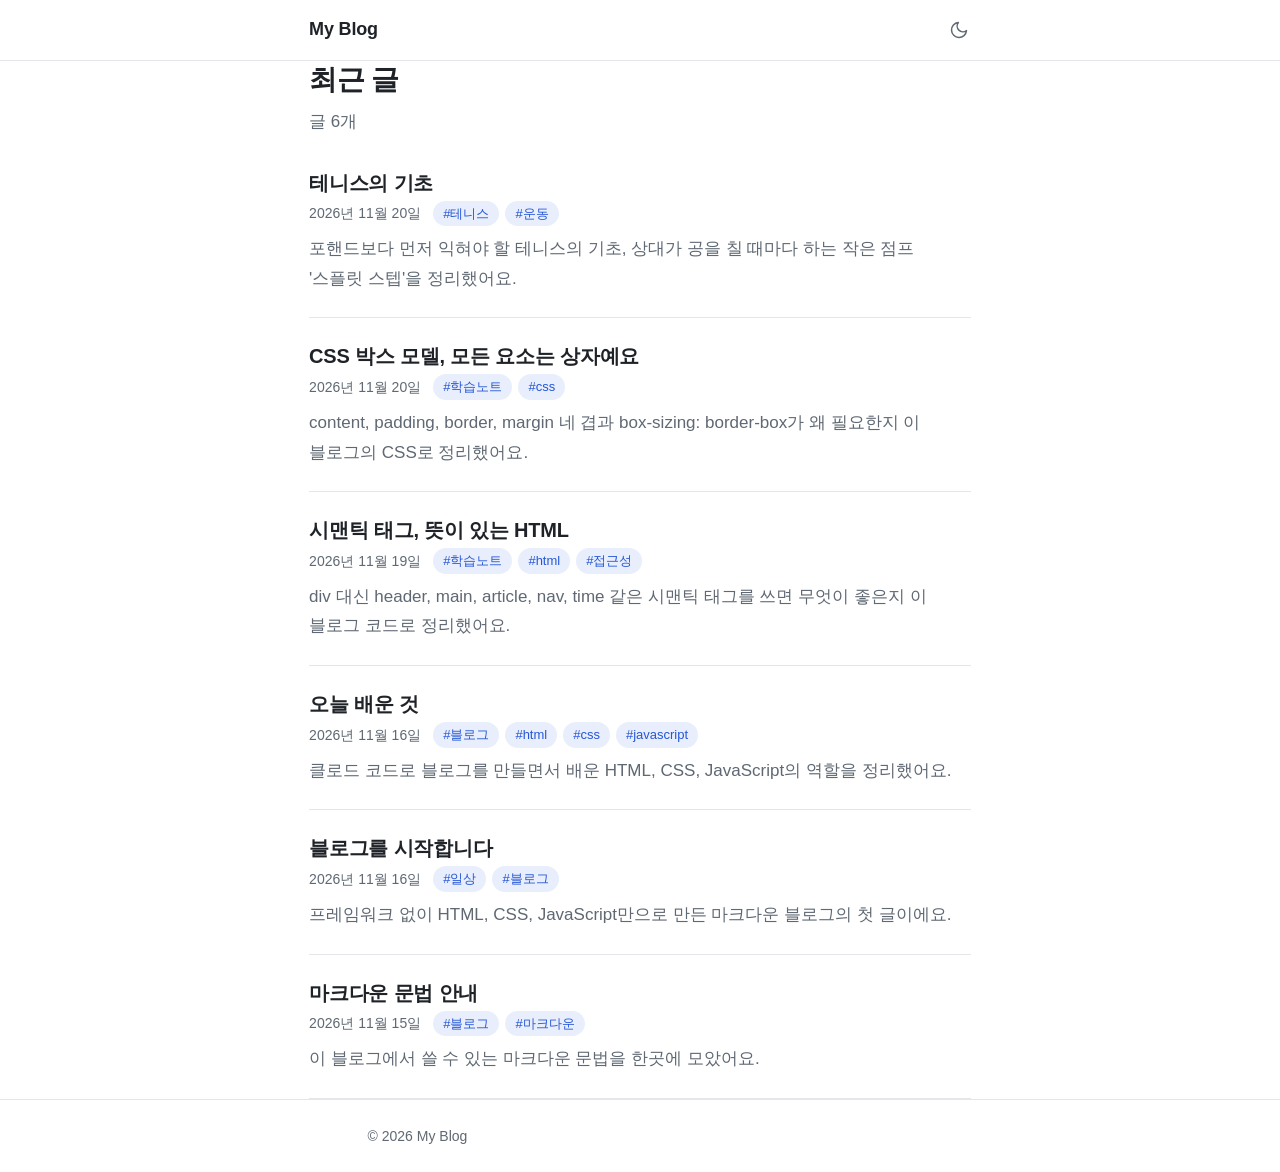
==== index.html @ 80077026 "마크다운 블로그 첫 공개 순수 HTML/CSS/JS로 만든 마크다운 블로그. 해시 라우팅, 직접 구현한 마크다운 파서, 다크 모드, 모바일 레이아웃, Obsidian 가져오기 스크" ====
<!doctype html>
<html lang="ko">
<head>
  <meta charset="utf-8">
  <meta name="viewport" content="width=device-width, initial-scale=1">
  <title>My Blog</title>
  <meta name="description" content="마크다운으로 쓰는 개인 블로그">
  <meta name="color-scheme" content="light dark">
  <script>
    // 첫 화면 깜빡임 방지: CSS가 적용되기 전에 테마를 결정합니다.
    (function () {
      var theme = null;
      try { theme = localStorage.getItem('theme'); } catch (e) {}
      if (theme !== 'light' && theme !== 'dark') {
        theme = window.matchMedia('(prefers-color-scheme: dark)').matches ? 'dark' : 'light';
      }
      document.documentElement.setAttribute('data-theme', theme);
    })();
  </script>
  <link rel="stylesheet" href="css/style.css">
</head>
<body>
  <a class="skip-link" href="#app">본문으로 건너뛰기</a>

  <header class="site-header">
    <div class="container header-inner">
      <a class="site-title" href="#/">My Blog</a>
      <button class="theme-toggle" type="button" aria-label="다크 모드로 전환">
        <svg class="icon icon-moon" viewBox="0 0 24 24" aria-hidden="true">
          <path d="M21 12.8A9 9 0 1 1 11.2 3a7 7 0 0 0 9.8 9.8z"/>
        </svg>
        <svg class="icon icon-sun" viewBox="0 0 24 24" aria-hidden="true">
          <circle cx="12" cy="12" r="4.5"/>
          <path d="M12 1.5v2.5M12 20v2.5M4.6 4.6l1.8 1.8M17.6 17.6l1.8 1.8M1.5 12H4M20 12h2.5M4.6 19.4l1.8-1.8M17.6 6.4l1.8-1.8"/>
        </svg>
      </button>
    </div>
  </header>

  <main id="app" class="container" tabindex="-1">
    <p class="status">불러오는 중…</p>
  </main>

  <footer class="site-footer">
    <div class="container">
      <p>© <span id="year"></span> My Blog</p>
    </div>
  </footer>

  <script>
    // 파일로 직접 열면(file://) 브라우저가 모듈 스크립트를 막으므로 여기서 안내합니다.
    if (location.protocol === 'file:') {
      document.getElementById('app').innerHTML =
        '<div class="notice"><h1>로컬 서버로 열어 주세요</h1>' +
        '<p>브라우저 보안 정책 때문에 <code>index.html</code>을 파일로 직접 열면 글을 읽을 수 없어요.</p>' +
        '<p>블로그 폴더에서 <code>node serve.mjs</code>를 실행한 뒤 ' +
        '<code>http://localhost:8000</code>을 열어 주세요.</p></div>';
    }
  </script>
  <script type="module" src="js/theme.js"></script>
  <script type="module" src="js/app.js"></script>
</body>
</html>
---- css/style.css ----
/* ===== 테마 변수 ===== */
:root {
  --bg: #ffffff;
  --surface: #f7f7f8;
  --text: #1f2328;
  --muted: #5f6873;
  --border: #e4e6ea;
  --accent: #2557d6;
  --accent-soft: #e8eefc;
  --code-bg: #f4f5f7;
  --code-text: #1f2328;
  --quote-border: #c9d2e0;
  --shadow: 0 1px 2px rgba(0, 0, 0, 0.04);

  --font-sans: -apple-system, BlinkMacSystemFont, "Apple SD Gothic Neo", "Pretendard",
    "Noto Sans KR", "Malgun Gothic", "Segoe UI", sans-serif;
  --font-mono: ui-monospace, SFMono-Regular, "D2Coding", Consolas, "Liberation Mono", monospace;

  --content-width: 70ch;
  --gutter: 16px;
}

[data-theme="dark"] {
  --bg: #0f1115;
  --surface: #161920;
  --text: #e4e6eb;
  --muted: #9aa3b0;
  --border: #272c36;
  --accent: #7aa7ff;
  --accent-soft: #1b2438;
  --code-bg: #171a21;
  --code-text: #e4e6eb;
  --quote-border: #3a4252;
  --shadow: none;
}

/* ===== 기본 ===== */
*,
*::before,
*::after {
  box-sizing: border-box;
}

html {
  -webkit-text-size-adjust: 100%;
  text-size-adjust: 100%;
}

body {
  margin: 0;
  min-height: 100vh;
  display: flex;
  flex-direction: column;
  background: var(--bg);
  color: var(--text);
  font-family: var(--font-sans);
  font-size: 1.0625rem;
  line-height: 1.75;
  word-break: keep-all;
  overflow-wrap: break-word;
  transition: background-color 0.2s ease, color 0.2s ease;
}

a {
  color: var(--accent);
  text-decoration: none;
}

a:hover {
  text-decoration: underline;
  text-underline-offset: 3px;
}

:focus-visible {
  outline: 2px solid var(--accent);
  outline-offset: 2px;
  border-radius: 4px;
}

img {
  max-width: 100%;
  height: auto;
}

.container {
  width: 100%;
  max-width: calc(var(--content-width) + var(--gutter) * 2);
  margin: 0 auto;
  padding: 0 var(--gutter);
}

.skip-link {
  position: absolute;
  left: -9999px;
  top: 0;
}

.skip-link:focus {
  left: var(--gutter);
  top: 8px;
  z-index: 10;
  padding: 8px 12px;
  background: var(--bg);
  border: 1px solid var(--border);
}

/* ===== 헤더 / 푸터 ===== */
.site-header {
  position: sticky;
  top: 0;
  z-index: 5;
  background: color-mix(in srgb, var(--bg) 88%, transparent);
  -webkit-backdrop-filter: saturate(180%) blur(8px);
  backdrop-filter: saturate(180%) blur(8px);
  border-bottom: 1px solid var(--border);
}

.header-inner {
  display: flex;
  align-items: center;
  justify-content: space-between;
  min-height: 60px;
}

.site-title {
  color: var(--text);
  font-weight: 700;
  font-size: 1.125rem;
  letter-spacing: -0.01em;
  padding: 10px 0;
}

.site-title:hover {
  text-decoration: none;
}

.theme-toggle {
  display: inline-flex;
  align-items: center;
  justify-content: center;
  width: 44px;
  height: 44px;
  margin-right: -10px;
  padding: 0;
  border: 0;
  border-radius: 10px;
  background: transparent;
  color: var(--muted);
  cursor: pointer;
}

.theme-toggle:hover {
  background: var(--surface);
  color: var(--text);
}

.icon {
  width: 20px;
  height: 20px;
  fill: none;
  stroke: currentColor;
  stroke-width: 1.8;
  stroke-linecap: round;
  stroke-linejoin: round;
}

/* 지금 테마와 반대되는 아이콘을 보여줍니다 */
.icon-sun { display: none; }
[data-theme="dark"] .icon-sun { display: block; }
[data-theme="dark"] .icon-moon { display: none; }

main {
  flex: 1;
  padding-top: 32px;
  padding-bottom: 64px;
}

main:focus {
  outline: none;
}

.site-footer {
  border-top: 1px solid var(--border);
  color: var(--muted);
  font-size: 0.875rem;
}

.site-footer p {
  margin: 24px 0;
}

/* ===== 상태 메시지 ===== */
.status {
  color: var(--muted);
}

.notice {
  padding: 20px;
  border: 1px solid var(--border);
  border-radius: 12px;
  background: var(--surface);
}

.notice h1 {
  margin: 0 0 8px;
  font-size: 1.25rem;
}

.notice p {
  margin: 0 0 8px;
}

.retry-button {
  min-height: 44px;
  padding: 0 16px;
  border: 1px solid var(--border);
  border-radius: 10px;
  background: var(--bg);
  color: var(--text);
  font: inherit;
  cursor: pointer;
}

.retry-button:hover {
  border-color: var(--accent);
}

/* ===== 글 목록 ===== */
.page-heading {
  margin: 0 0 8px;
  font-size: 1.5rem;
  line-height: 1.35;
  letter-spacing: -0.02em;
}

.page-sub {
  margin: 0 0 24px;
  color: var(--muted);
}

.post-list {
  list-style: none;
  margin: 0;
  padding: 0;
}

.post-item {
  padding: 24px 0;
  border-bottom: 1px solid var(--border);
}

.post-item:first-child {
  padding-top: 8px;
}

.post-item-title {
  margin: 0 0 4px;
  font-size: 1.25rem;
  line-height: 1.4;
  letter-spacing: -0.01em;
}

.post-item-title a {
  color: var(--text);
}

.post-item-title a:hover {
  color: var(--accent);
  text-decoration: none;
}

.post-item-desc {
  margin: 8px 0 0;
  color: var(--muted);
}

/* ===== 메타 정보 / 태그 ===== */
.post-meta {
  display: flex;
  flex-wrap: wrap;
  align-items: center;
  gap: 4px 12px;
  color: var(--muted);
  font-size: 0.875rem;
}

.tag-list {
  display: flex;
  flex-wrap: wrap;
  gap: 6px;
  margin: 0;
  padding: 0;
  list-style: none;
}

.tag {
  display: inline-block;
  padding: 1px 10px;
  border-radius: 999px;
  background: var(--accent-soft);
  color: var(--accent);
  font-size: 0.8125rem;
  line-height: 1.8;
}

.tag:hover {
  text-decoration: none;
  filter: brightness(0.96);
}

/* ===== 글 상세 ===== */
.post-header {
  margin-bottom: 32px;
  padding-bottom: 24px;
  border-bottom: 1px solid var(--border);
}

.post-title {
  margin: 0 0 12px;
  font-size: 1.75rem;
  line-height: 1.3;
  letter-spacing: -0.02em;
}

.post-content > :first-child {
  margin-top: 0;
}

.post-content h1,
.post-content h2,
.post-content h3,
.post-content h4,
.post-content h5,
.post-content h6 {
  margin: 2em 0 0.6em;
  line-height: 1.35;
  letter-spacing: -0.01em;
  scroll-margin-top: 76px;
}

.post-content h1 { font-size: 1.5rem; }
.post-content h2 { font-size: 1.375rem; padding-bottom: 0.3em; border-bottom: 1px solid var(--border); }
.post-content h3 { font-size: 1.1875rem; }
.post-content h4 { font-size: 1.0625rem; }
.post-content h5,
.post-content h6 { font-size: 1rem; color: var(--muted); }

.post-content p,
.post-content ul,
.post-content ol,
.post-content blockquote,
.post-content pre,
.post-content .table-wrap {
  margin: 0 0 1.25em;
}

.post-content ul,
.post-content ol {
  padding-left: 1.5em;
}

.post-content li {
  margin: 0.25em 0;
}

.post-content li > ul,
.post-content li > ol {
  margin: 0.25em 0 0;
}

.post-content .task-list {
  padding-left: 0.25em;
  list-style: none;
}

.post-content .task-item input {
  margin: 0 0.4em 0 0;
  accent-color: var(--accent);
  vertical-align: -0.1em;
}

.post-content blockquote {
  padding: 0.25em 1em;
  border-left: 4px solid var(--quote-border);
  color: var(--muted);
}

.post-content blockquote > :last-child {
  margin-bottom: 0;
}

.post-content hr {
  height: 1px;
  margin: 2.5em 0;
  border: 0;
  background: var(--border);
}

.post-content img {
  display: block;
  margin: 1.5em auto;
  border-radius: 8px;
}

.post-content a {
  text-decoration: underline;
  text-decoration-color: color-mix(in srgb, var(--accent) 40%, transparent);
  text-underline-offset: 3px;
}

.post-content a:hover {
  text-decoration-color: var(--accent);
}

/* 코드 */
code,
pre {
  font-family: var(--font-mono);
  font-size: 0.875em;
}

:not(pre) > code {
  padding: 0.15em 0.4em;
  border-radius: 5px;
  background: var(--code-bg);
  color: var(--code-text);
}

pre {
  overflow-x: auto;
  padding: 16px;
  border: 1px solid var(--border);
  border-radius: 10px;
  background: var(--code-bg);
  color: var(--code-text);
  line-height: 1.6;
  word-break: normal;
  -webkit-overflow-scrolling: touch;
}

pre code {
  font-size: inherit;
  white-space: pre;
}

/* 표 */
.table-wrap {
  overflow-x: auto;
  -webkit-overflow-scrolling: touch;
}

table {
  width: 100%;
  border-collapse: collapse;
  font-size: 0.9375rem;
}

th,
td {
  padding: 8px 12px;
  border: 1px solid var(--border);
  text-align: left;
  vertical-align: top;
}

th {
  background: var(--surface);
  font-weight: 600;
}

/* 이전/다음 글 */
.post-nav {
  display: grid;
  gap: 12px;
  margin-top: 48px;
  padding-top: 24px;
  border-top: 1px solid var(--border);
}

.post-nav a {
  display: block;
  padding: 12px 16px;
  border: 1px solid var(--border);
  border-radius: 10px;
  color: var(--text);
}

.post-nav a:hover {
  border-color: var(--accent);
  text-decoration: none;
}

.post-nav .label {
  display: block;
  color: var(--muted);
  font-size: 0.8125rem;
}

.post-nav .next {
  text-align: right;
}

.back-link {
  display: inline-block;
  margin-top: 24px;
  padding: 10px 0;
}

/* ===== 큰 화면 ===== */
@media (min-width: 768px) {
  :root {
    --gutter: 24px;
  }

  main {
    padding-top: 56px;
  }

  .page-heading {
    font-size: 1.75rem;
  }

  .post-title {
    font-size: 2.25rem;
  }

  .post-content h2 {
    font-size: 1.5rem;
  }

  .post-nav {
    grid-template-columns: 1fr 1fr;
  }

  .post-nav .next {
    grid-column: 2;
  }
}

@media (prefers-reduced-motion: reduce) {
  body {
    transition: none;
  }
}
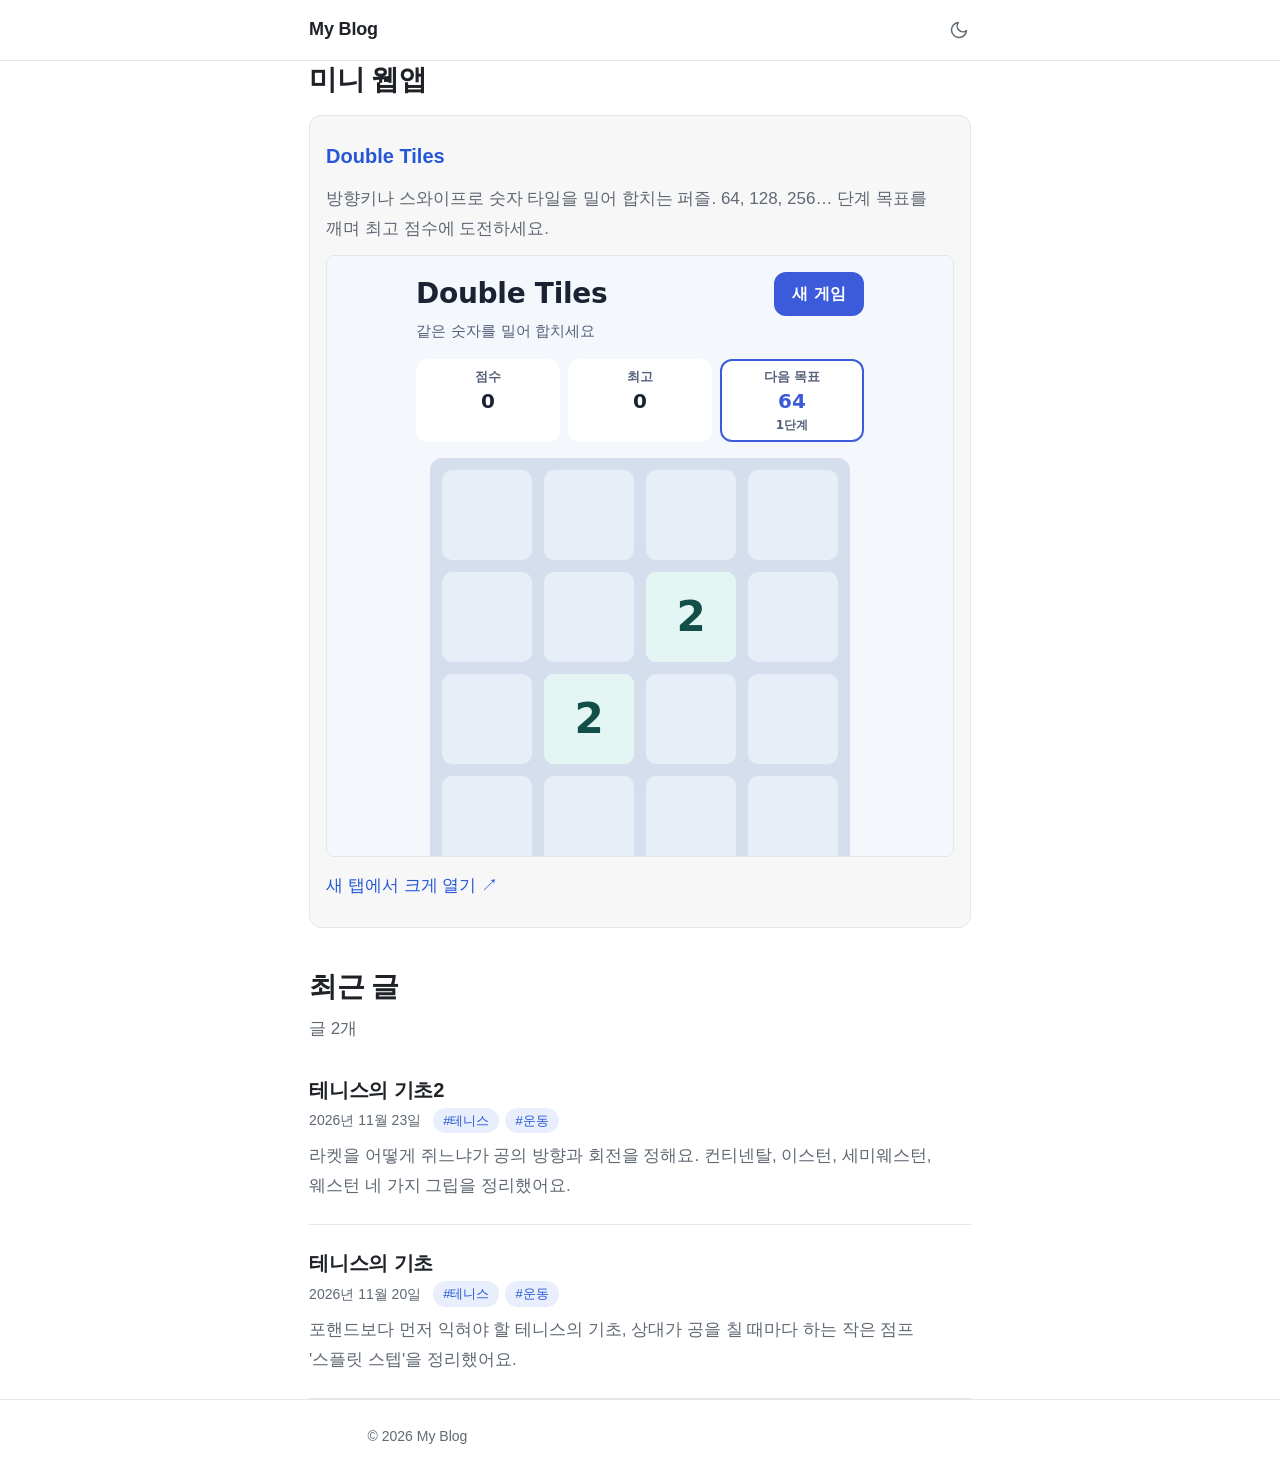
==== commit a227ea11: "새 웹앱: Double Tiles (숫자 타일 합치기 퍼즐) - apps/double-tiles/: 게임 본체, spec.md, review.md, 서브에이전트 지침 - 블로그 메" ====
--- a/index.html
+++ b/index.html
@@ -57,6 +57,25 @@
         '<code>http://localhost:8000</code>을 열어 주세요.</p></div>';
     }
   </script>
+  <!-- 미니 웹앱 카드: 글 목록 화면 위쪽에 js/app.js가 넣습니다. 새 앱은 <li class="app-card">를 추가합니다. -->
+  <template id="app-cards">
+    <section class="app-section" aria-labelledby="app-section-title">
+      <h2 class="page-heading" id="app-section-title">미니 웹앱</h2>
+      <ul class="app-list">
+        <li class="app-card">
+          <article>
+            <h3 class="app-card-title"><a href="apps/double-tiles/">Double Tiles</a></h3>
+            <p class="app-card-desc">방향키나 스와이프로 숫자 타일을 밀어 합치는 퍼즐. 64, 128, 256… 단계 목표를 깨며 최고 점수에 도전하세요.</p>
+            <div class="app-card-frame">
+              <iframe src="apps/double-tiles/" title="Double Tiles 게임" loading="lazy"></iframe>
+            </div>
+            <p class="app-card-link"><a href="apps/double-tiles/" target="_blank" rel="noopener">새 탭에서 크게 열기 ↗</a></p>
+          </article>
+        </li>
+      </ul>
+    </section>
+  </template>
+
   <script type="module" src="js/theme.js"></script>
   <script type="module" src="js/app.js"></script>
 </body>
--- a/css/style.css
+++ b/css/style.css
@@ -506,6 +506,62 @@
   padding: 10px 0;
 }
 
+/* ===== 미니 웹앱 카드 ===== */
+.app-section {
+  margin-bottom: 40px;
+}
+
+.app-list {
+  list-style: none;
+  margin: 16px 0 0;
+  padding: 0;
+  display: grid;
+  gap: 16px;
+}
+
+.app-card {
+  padding: 16px;
+  border: 1px solid var(--border);
+  border-radius: 12px;
+  background: var(--surface);
+}
+
+.app-card-title {
+  margin: 0 0 4px;
+  font-size: 1.25rem;
+  line-height: 1.4;
+}
+
+.app-card-desc {
+  margin: 0 0 12px;
+  color: var(--muted);
+}
+
+.app-card-frame {
+  border: 1px solid var(--border);
+  border-radius: 8px;
+  overflow: hidden;
+  background: var(--bg);
+}
+
+.app-card-frame iframe {
+  display: block;
+  width: 100%;
+  height: 600px;
+  border: 0;
+}
+
+.app-card-link {
+  margin: 4px 0 0;
+}
+
+.app-card-link a,
+.app-card-title a {
+  display: inline-block;
+  min-height: 44px;
+  padding: 10px 0;
+}
+
 /* ===== 큰 화면 ===== */
 @media (min-width: 768px) {
   :root {
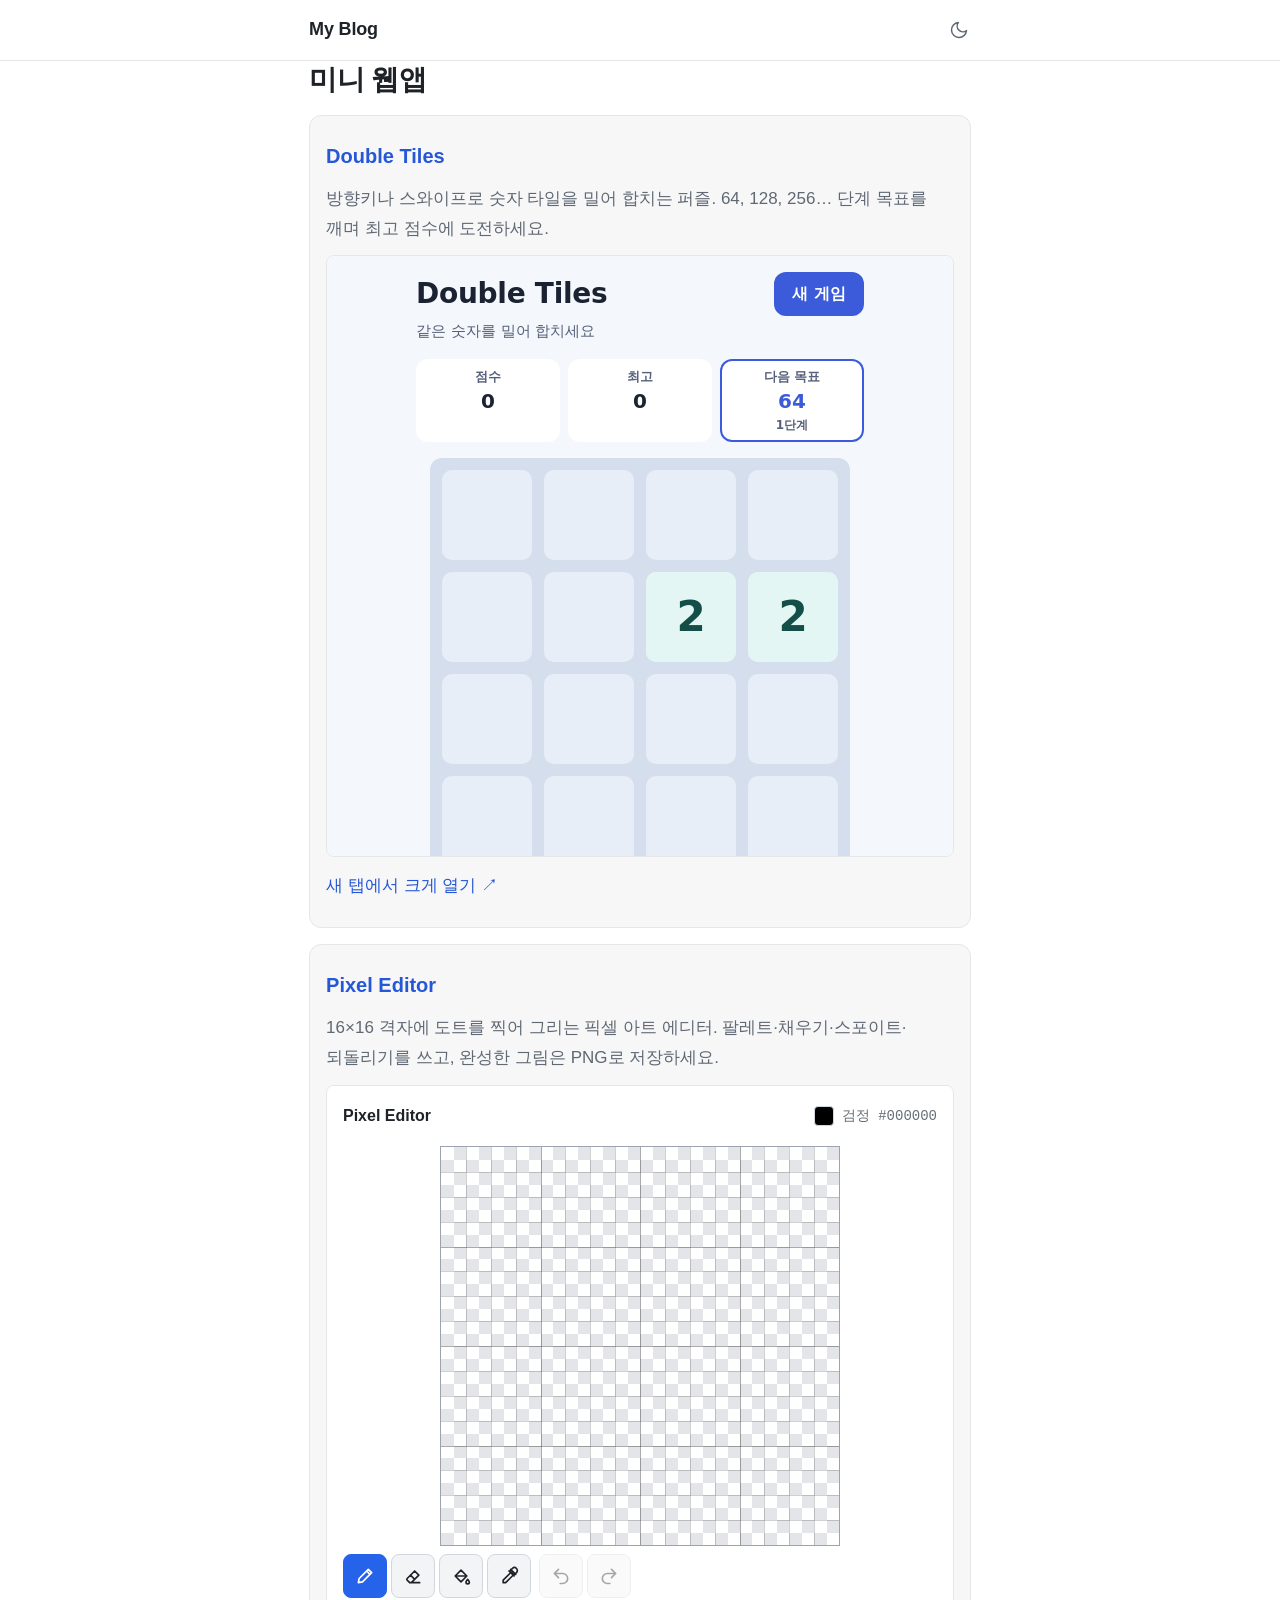
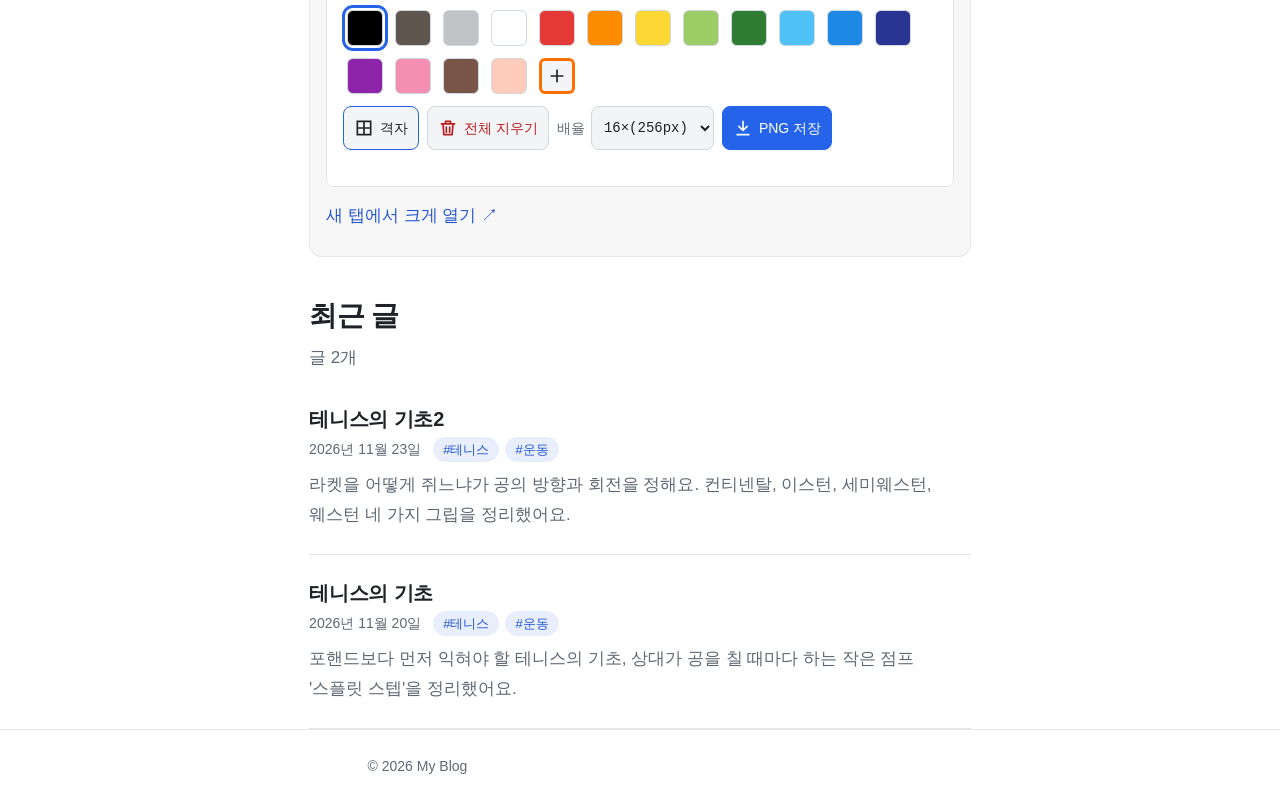
==== commit e22d3b66: "새 웹앱: Pixel Editor (16×16 픽셀 아트 에디터) - apps/pixel-editor/: 에디터 본체, spec.md, review.md, 서브에이전트 지침 - 블" ====
--- a/index.html
+++ b/index.html
@@ -72,6 +72,16 @@
             <p class="app-card-link"><a href="apps/double-tiles/" target="_blank" rel="noopener">새 탭에서 크게 열기 ↗</a></p>
           </article>
         </li>
+        <li class="app-card">
+          <article>
+            <h3 class="app-card-title"><a href="apps/pixel-editor/">Pixel Editor</a></h3>
+            <p class="app-card-desc">16×16 격자에 도트를 찍어 그리는 픽셀 아트 에디터. 팔레트·채우기·스포이트·되돌리기를 쓰고, 완성한 그림은 PNG로 저장하세요.</p>
+            <div class="app-card-frame" style="--frame-height: 700px">
+              <iframe src="apps/pixel-editor/" title="Pixel Editor 픽셀 아트 에디터" loading="lazy"></iframe>
+            </div>
+            <p class="app-card-link"><a href="apps/pixel-editor/" target="_blank" rel="noopener">새 탭에서 크게 열기 ↗</a></p>
+          </article>
+        </li>
       </ul>
     </section>
   </template>
--- a/css/style.css
+++ b/css/style.css
@@ -547,7 +547,7 @@
 .app-card-frame iframe {
   display: block;
   width: 100%;
-  height: 600px;
+  height: var(--frame-height, 600px); /* 앱마다 카드에서 style="--frame-height: …"로 조절 */
   border: 0;
 }
 
